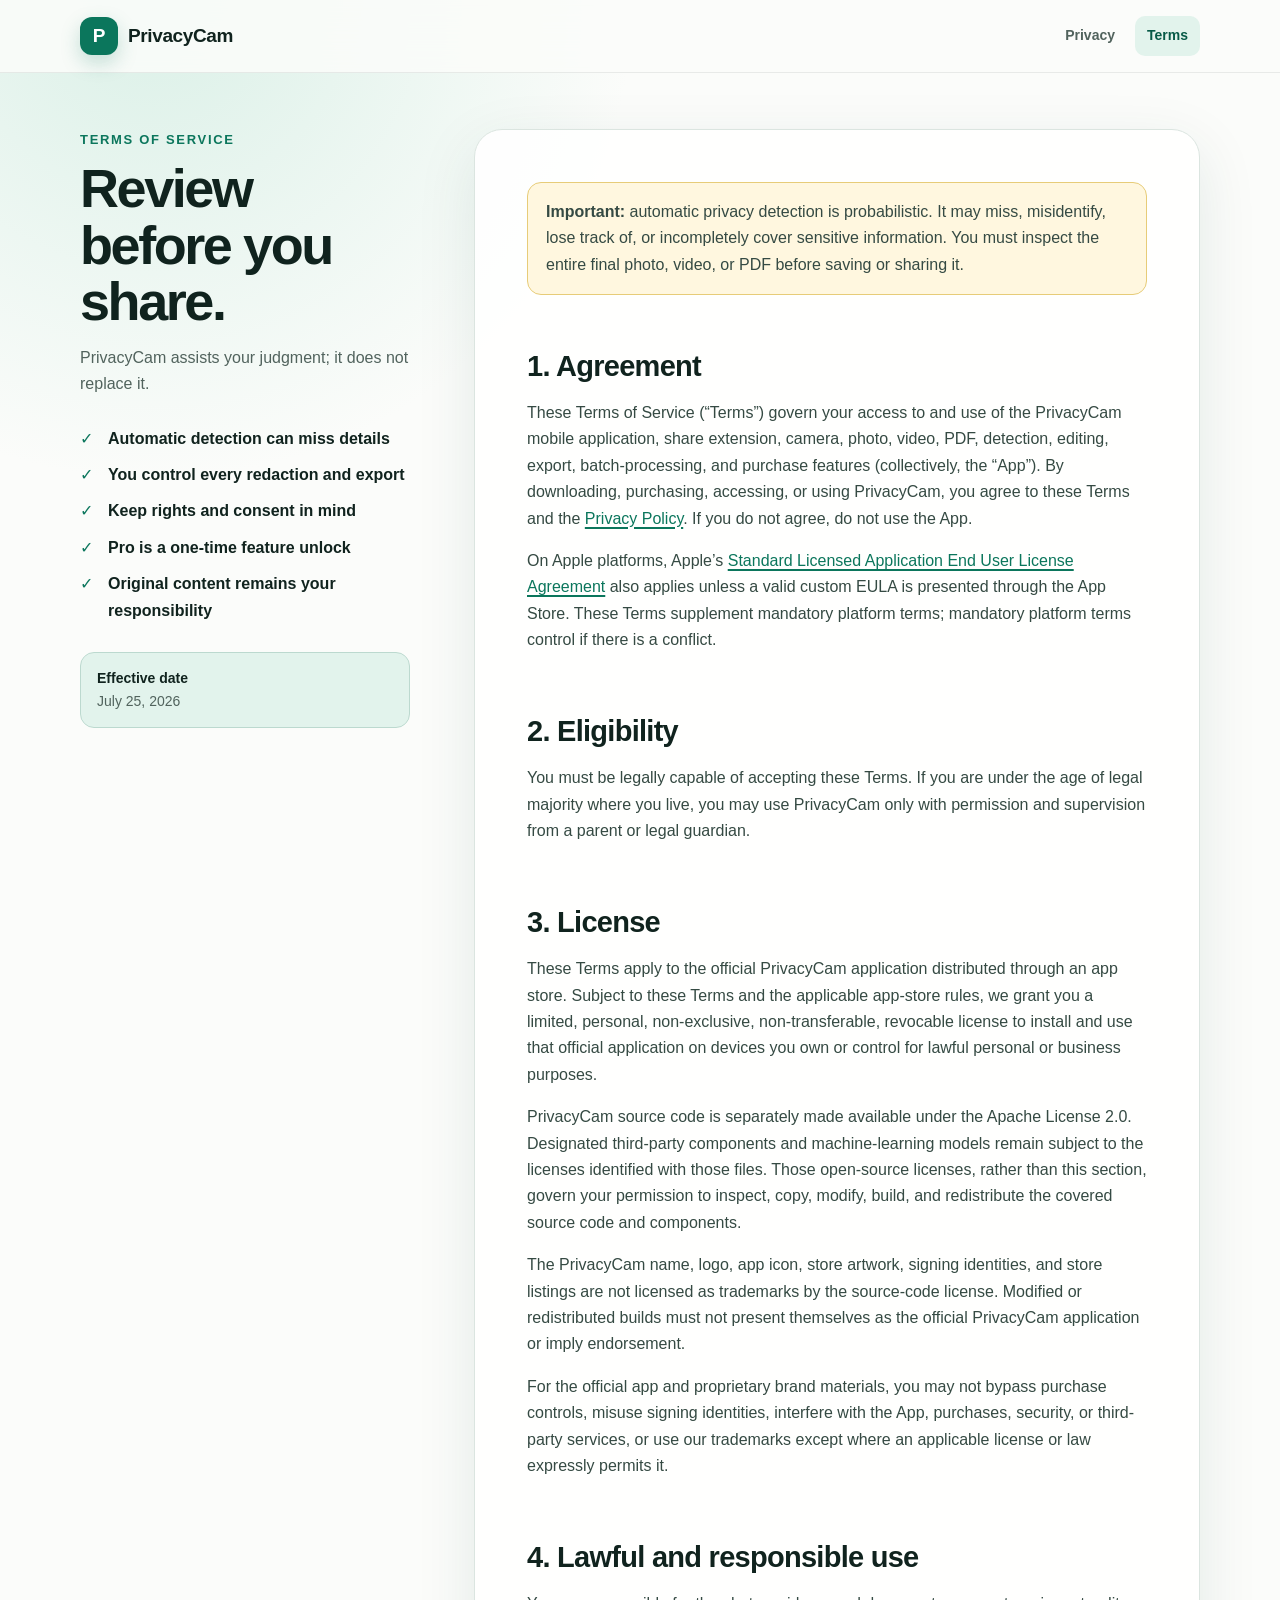
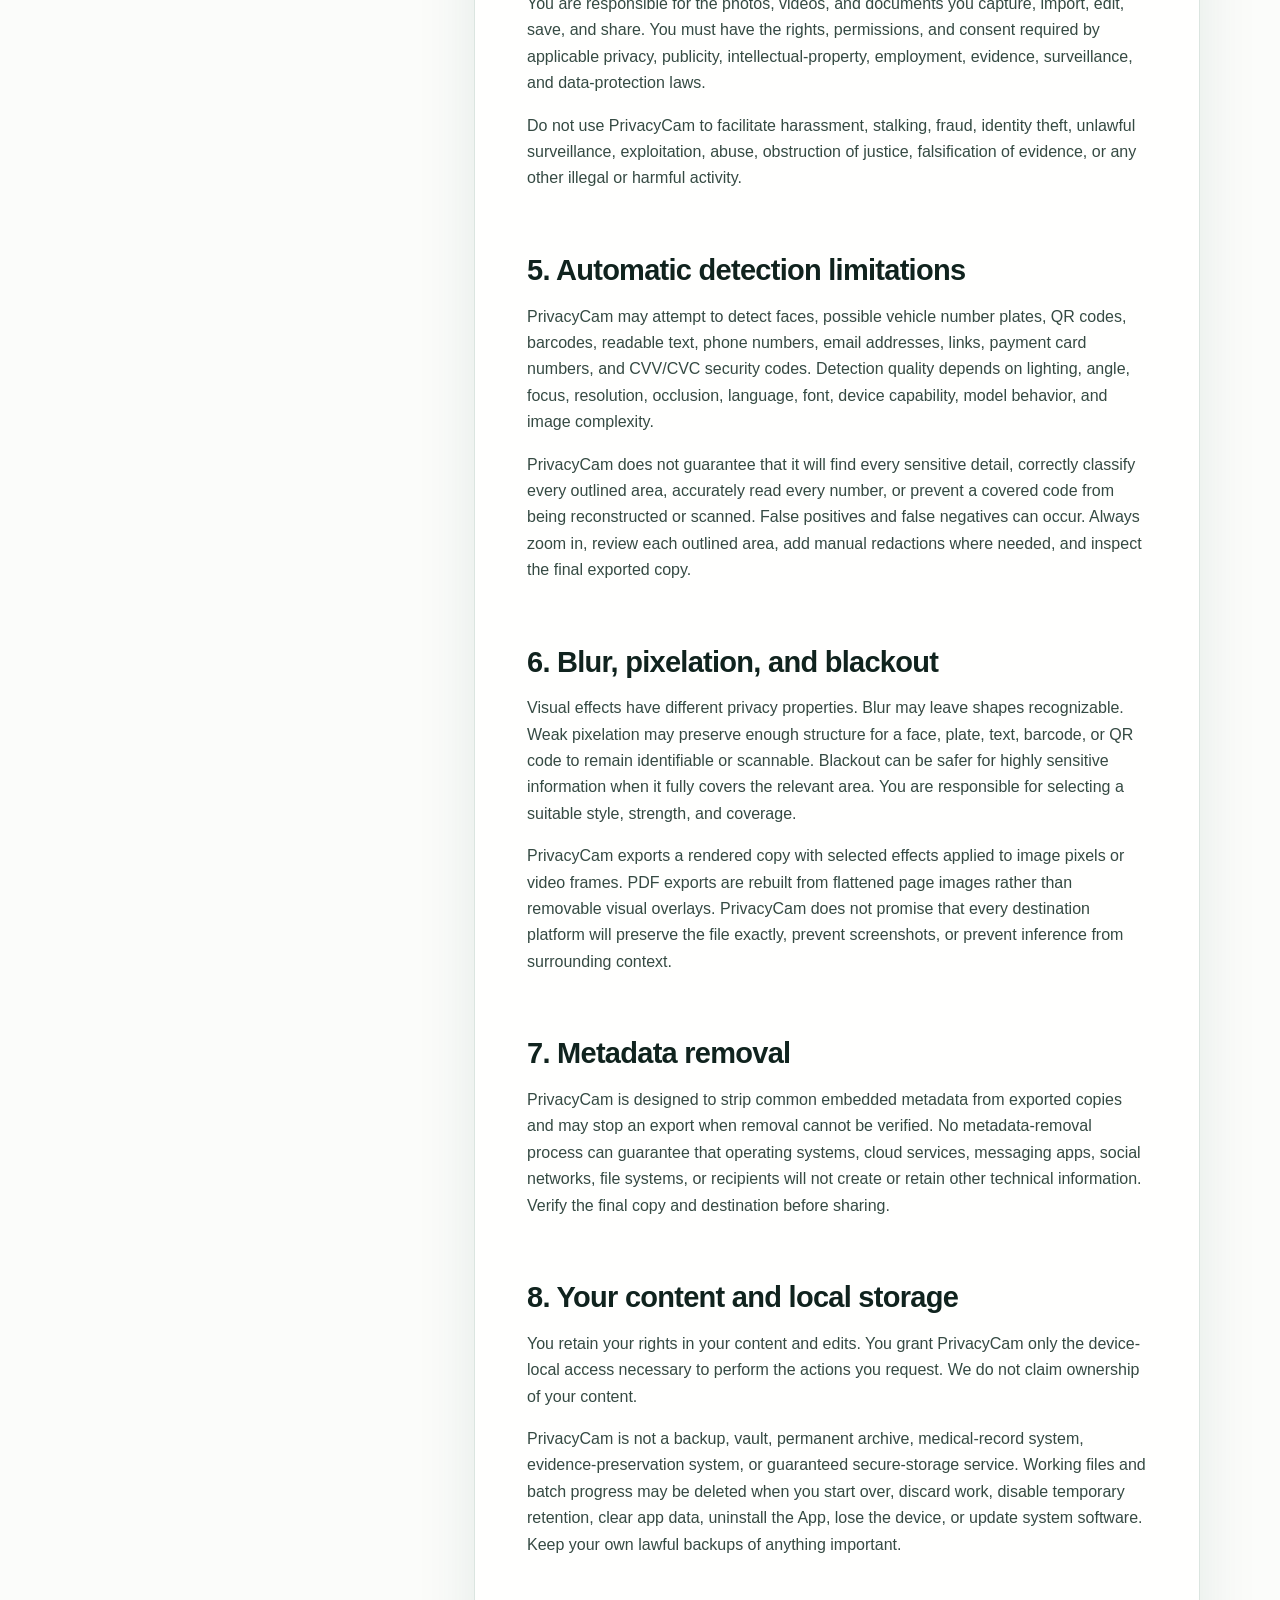
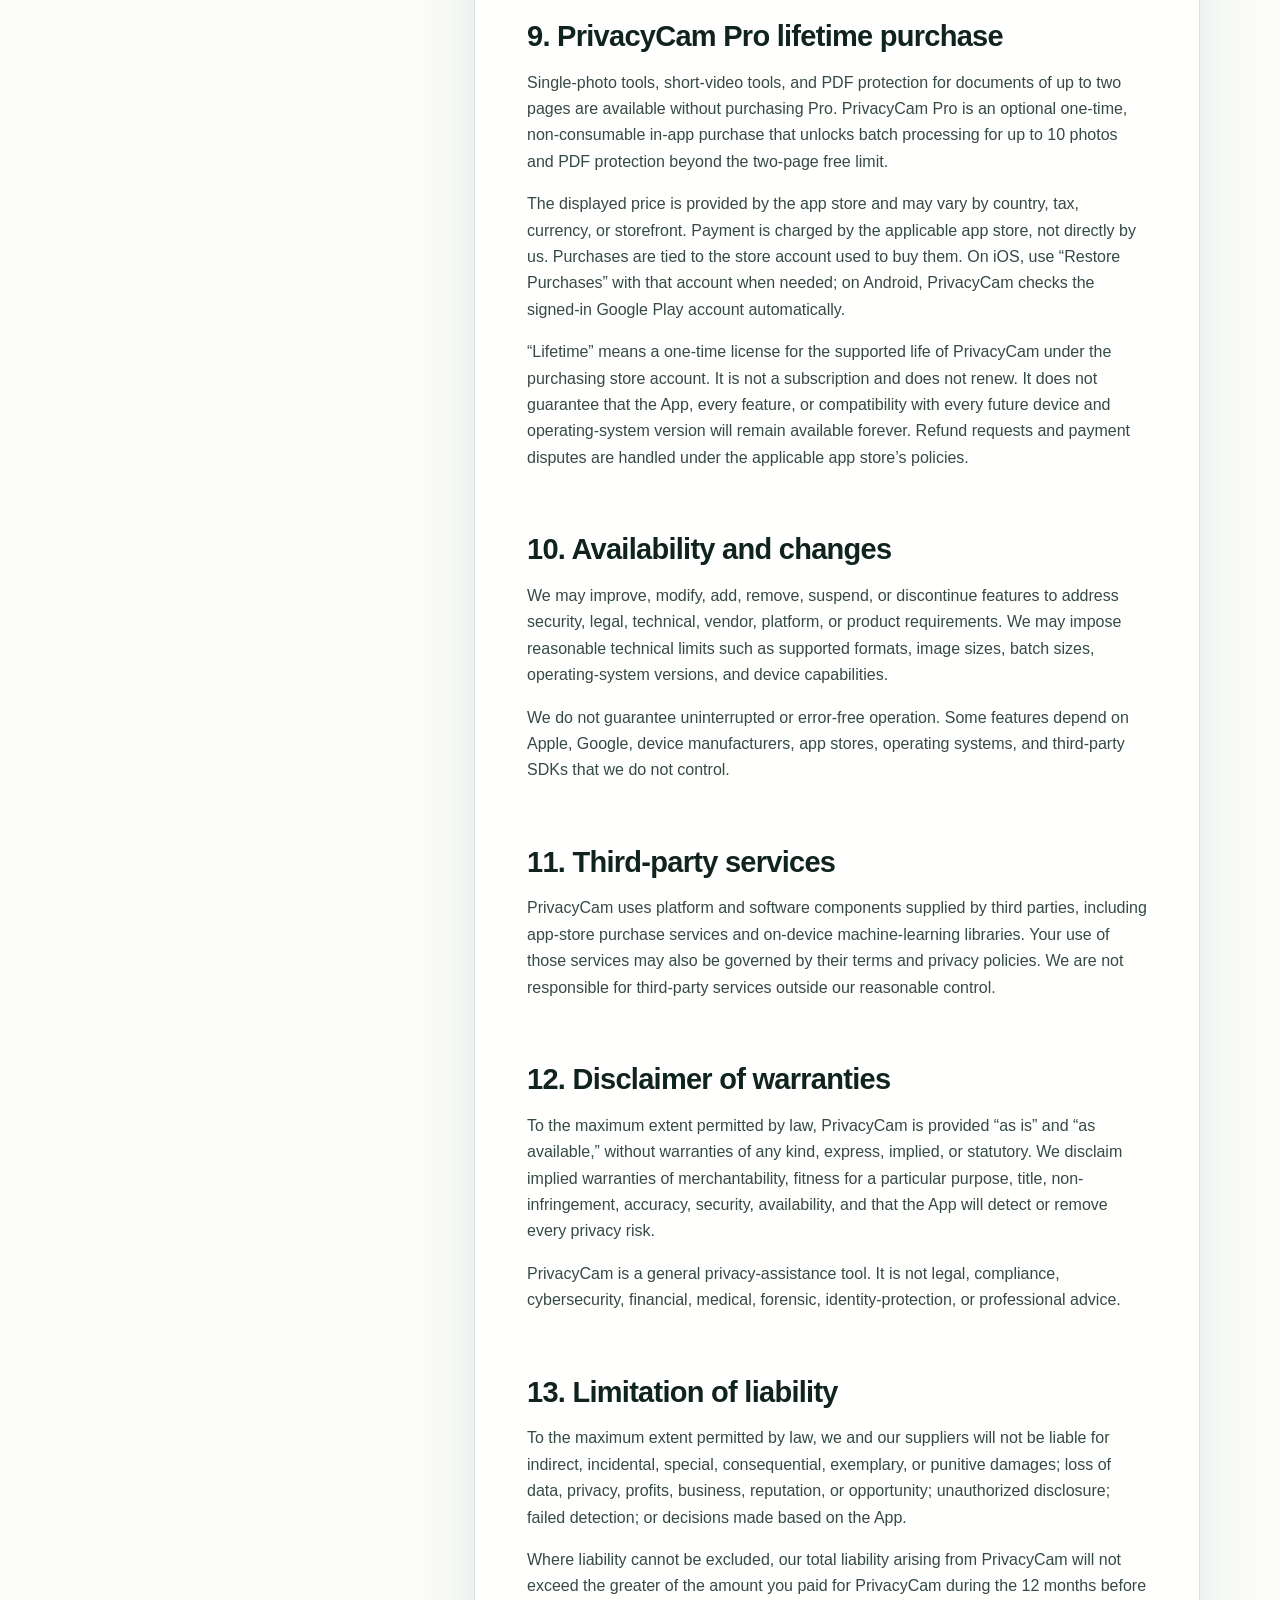
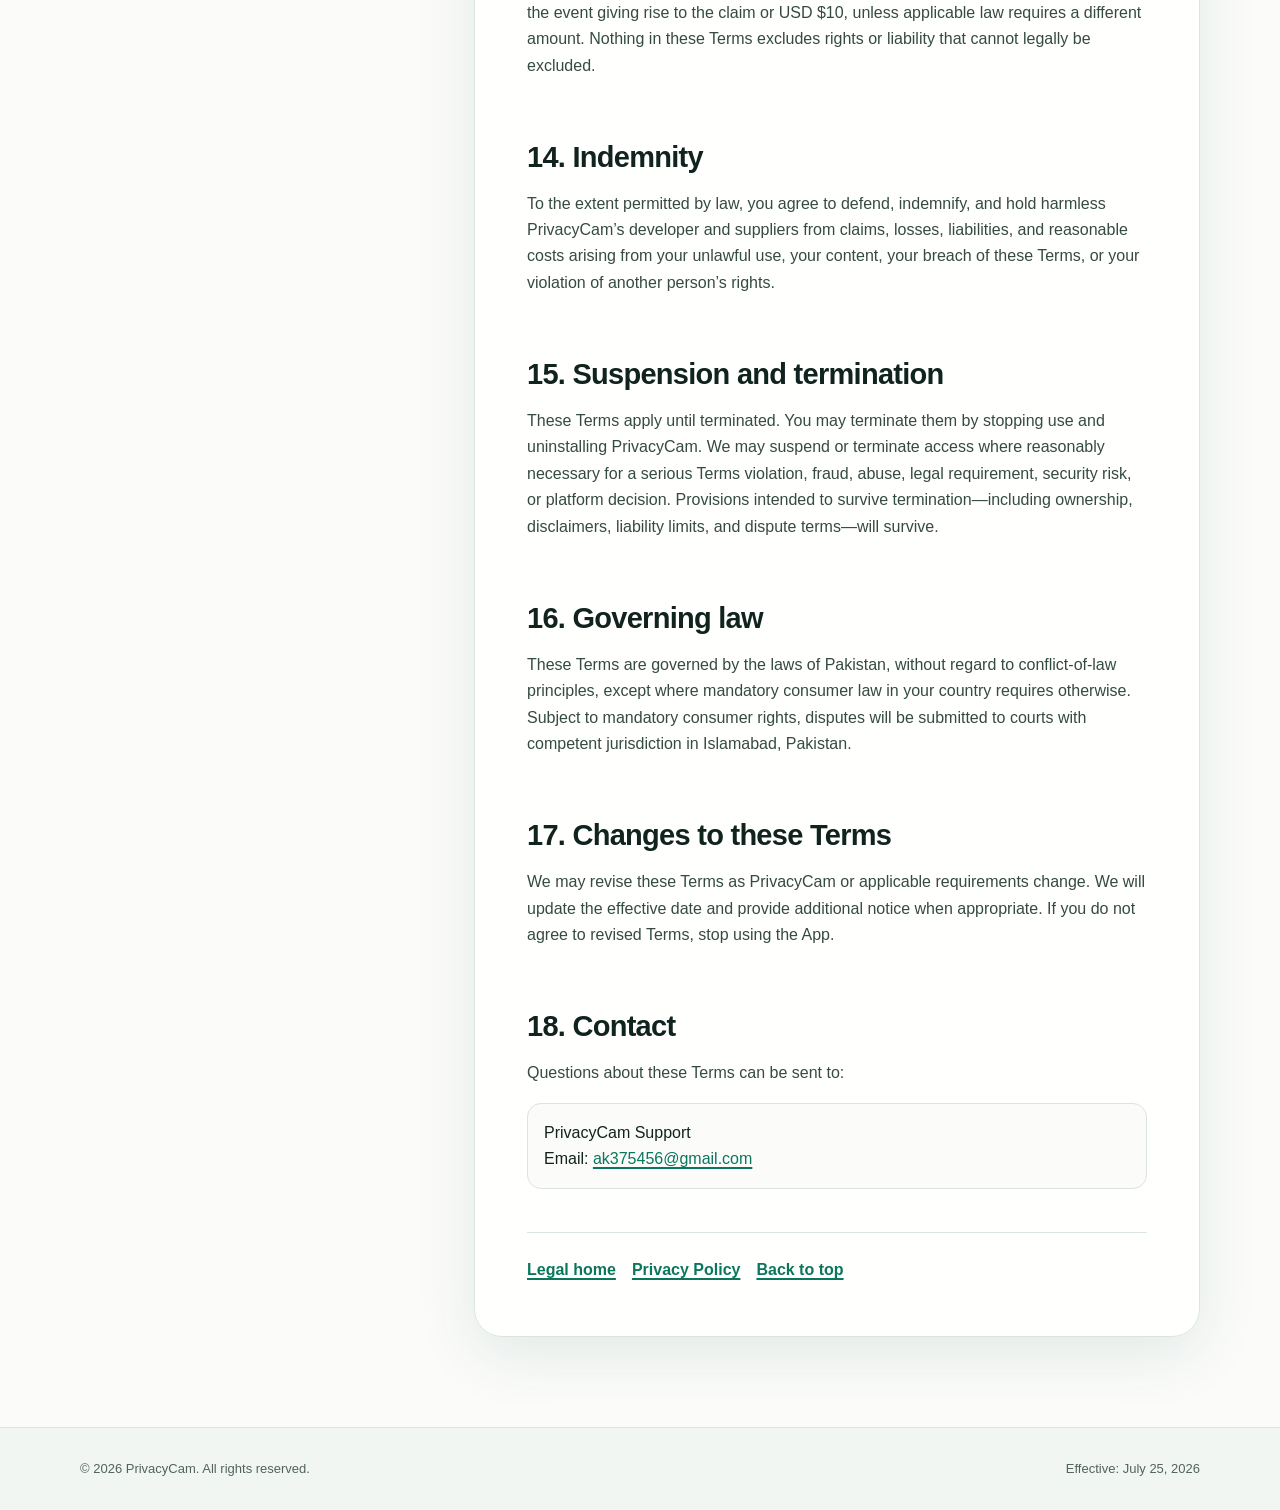
==== docs/terms.html @ 7813fcb2 "Initial open-source release" ====
<!doctype html>
<html lang="en">
  <head>
    <meta charset="utf-8">
    <meta name="viewport" content="width=device-width, initial-scale=1">
    <meta name="description" content="Terms of Service for the PrivacyCam mobile application.">
    <meta name="theme-color" content="#0b765c">
    <title>Terms of Service — PrivacyCam</title>
    <link rel="stylesheet" href="styles.css">
  </head>
  <body>
    <a class="skip-link" href="#main">Skip to content</a>
    <header class="site-header">
      <div class="shell header-inner">
        <a class="brand" href="index.html" aria-label="PrivacyCam legal home">
          <span class="brand-mark" aria-hidden="true">P</span>
          <span>PrivacyCam</span>
        </a>
        <nav aria-label="Legal pages">
          <a href="privacy.html">Privacy</a>
          <a class="active" href="terms.html" aria-current="page">Terms</a>
        </nav>
      </div>
    </header>

    <main id="main" class="legal-shell shell">
      <aside class="legal-summary">
        <p class="eyebrow">Terms of Service</p>
        <h1>Review before you share.</h1>
        <p>PrivacyCam assists your judgment; it does not replace it.</p>
        <ul class="check-list">
          <li>Automatic detection can miss details</li>
          <li>You control every redaction and export</li>
          <li>Keep rights and consent in mind</li>
          <li>Pro is a one-time feature unlock</li>
          <li>Original content remains your responsibility</li>
        </ul>
        <div class="date-box">
          <strong>Effective date</strong>
          <span>July 25, 2026</span>
        </div>
      </aside>

      <article class="legal-document">
        <p class="notice"><strong>Important:</strong> automatic privacy detection is probabilistic. It may miss, misidentify, lose track of, or incompletely cover sensitive information. You must inspect the entire final photo, video, or PDF before saving or sharing it.</p>

        <section id="agreement">
          <h2>1. Agreement</h2>
          <p>These Terms of Service (“Terms”) govern your access to and use of the PrivacyCam mobile application, share extension, camera, photo, video, PDF, detection, editing, export, batch-processing, and purchase features (collectively, the “App”). By downloading, purchasing, accessing, or using PrivacyCam, you agree to these Terms and the <a href="privacy.html">Privacy Policy</a>. If you do not agree, do not use the App.</p>
          <p>On Apple platforms, Apple’s <a href="https://www.apple.com/legal/internet-services/itunes/dev/stdeula/" rel="noopener noreferrer">Standard Licensed Application End User License Agreement</a> also applies unless a valid custom EULA is presented through the App Store. These Terms supplement mandatory platform terms; mandatory platform terms control if there is a conflict.</p>
        </section>

        <section id="eligibility">
          <h2>2. Eligibility</h2>
          <p>You must be legally capable of accepting these Terms. If you are under the age of legal majority where you live, you may use PrivacyCam only with permission and supervision from a parent or legal guardian.</p>
        </section>

        <section id="license">
          <h2>3. License</h2>
          <p>These Terms apply to the official PrivacyCam application distributed through an app store. Subject to these Terms and the applicable app-store rules, we grant you a limited, personal, non-exclusive, non-transferable, revocable license to install and use that official application on devices you own or control for lawful personal or business purposes.</p>
          <p>PrivacyCam source code is separately made available under the Apache License 2.0. Designated third-party components and machine-learning models remain subject to the licenses identified with those files. Those open-source licenses, rather than this section, govern your permission to inspect, copy, modify, build, and redistribute the covered source code and components.</p>
          <p>The PrivacyCam name, logo, app icon, store artwork, signing identities, and store listings are not licensed as trademarks by the source-code license. Modified or redistributed builds must not present themselves as the official PrivacyCam application or imply endorsement.</p>
          <p>For the official app and proprietary brand materials, you may not bypass purchase controls, misuse signing identities, interfere with the App, purchases, security, or third-party services, or use our trademarks except where an applicable license or law expressly permits it.</p>
        </section>

        <section id="use">
          <h2>4. Lawful and responsible use</h2>
          <p>You are responsible for the photos, videos, and documents you capture, import, edit, save, and share. You must have the rights, permissions, and consent required by applicable privacy, publicity, intellectual-property, employment, evidence, surveillance, and data-protection laws.</p>
          <p>Do not use PrivacyCam to facilitate harassment, stalking, fraud, identity theft, unlawful surveillance, exploitation, abuse, obstruction of justice, falsification of evidence, or any other illegal or harmful activity.</p>
        </section>

        <section id="detection">
          <h2>5. Automatic detection limitations</h2>
          <p>PrivacyCam may attempt to detect faces, possible vehicle number plates, QR codes, barcodes, readable text, phone numbers, email addresses, links, payment card numbers, and CVV/CVC security codes. Detection quality depends on lighting, angle, focus, resolution, occlusion, language, font, device capability, model behavior, and image complexity.</p>
          <p>PrivacyCam does not guarantee that it will find every sensitive detail, correctly classify every outlined area, accurately read every number, or prevent a covered code from being reconstructed or scanned. False positives and false negatives can occur. Always zoom in, review each outlined area, add manual redactions where needed, and inspect the final exported copy.</p>
        </section>

        <section id="effects">
          <h2>6. Blur, pixelation, and blackout</h2>
          <p>Visual effects have different privacy properties. Blur may leave shapes recognizable. Weak pixelation may preserve enough structure for a face, plate, text, barcode, or QR code to remain identifiable or scannable. Blackout can be safer for highly sensitive information when it fully covers the relevant area. You are responsible for selecting a suitable style, strength, and coverage.</p>
          <p>PrivacyCam exports a rendered copy with selected effects applied to image pixels or video frames. PDF exports are rebuilt from flattened page images rather than removable visual overlays. PrivacyCam does not promise that every destination platform will preserve the file exactly, prevent screenshots, or prevent inference from surrounding context.</p>
        </section>

        <section id="metadata">
          <h2>7. Metadata removal</h2>
          <p>PrivacyCam is designed to strip common embedded metadata from exported copies and may stop an export when removal cannot be verified. No metadata-removal process can guarantee that operating systems, cloud services, messaging apps, social networks, file systems, or recipients will not create or retain other technical information. Verify the final copy and destination before sharing.</p>
        </section>

        <section id="content-storage">
          <h2>8. Your content and local storage</h2>
          <p>You retain your rights in your content and edits. You grant PrivacyCam only the device-local access necessary to perform the actions you request. We do not claim ownership of your content.</p>
          <p>PrivacyCam is not a backup, vault, permanent archive, medical-record system, evidence-preservation system, or guaranteed secure-storage service. Working files and batch progress may be deleted when you start over, discard work, disable temporary retention, clear app data, uninstall the App, lose the device, or update system software. Keep your own lawful backups of anything important.</p>
        </section>

        <section id="pro">
          <h2>9. PrivacyCam Pro lifetime purchase</h2>
          <p>Single-photo tools, short-video tools, and PDF protection for documents of up to two pages are available without purchasing Pro. PrivacyCam Pro is an optional one-time, non-consumable in-app purchase that unlocks batch processing for up to 10 photos and PDF protection beyond the two-page free limit.</p>
          <p>The displayed price is provided by the app store and may vary by country, tax, currency, or storefront. Payment is charged by the applicable app store, not directly by us. Purchases are tied to the store account used to buy them. On iOS, use “Restore Purchases” with that account when needed; on Android, PrivacyCam checks the signed-in Google Play account automatically.</p>
          <p>“Lifetime” means a one-time license for the supported life of PrivacyCam under the purchasing store account. It is not a subscription and does not renew. It does not guarantee that the App, every feature, or compatibility with every future device and operating-system version will remain available forever. Refund requests and payment disputes are handled under the applicable app store’s policies.</p>
        </section>

        <section id="availability">
          <h2>10. Availability and changes</h2>
          <p>We may improve, modify, add, remove, suspend, or discontinue features to address security, legal, technical, vendor, platform, or product requirements. We may impose reasonable technical limits such as supported formats, image sizes, batch sizes, operating-system versions, and device capabilities.</p>
          <p>We do not guarantee uninterrupted or error-free operation. Some features depend on Apple, Google, device manufacturers, app stores, operating systems, and third-party SDKs that we do not control.</p>
        </section>

        <section id="third-parties">
          <h2>11. Third-party services</h2>
          <p>PrivacyCam uses platform and software components supplied by third parties, including app-store purchase services and on-device machine-learning libraries. Your use of those services may also be governed by their terms and privacy policies. We are not responsible for third-party services outside our reasonable control.</p>
        </section>

        <section id="disclaimer">
          <h2>12. Disclaimer of warranties</h2>
          <p>To the maximum extent permitted by law, PrivacyCam is provided “as is” and “as available,” without warranties of any kind, express, implied, or statutory. We disclaim implied warranties of merchantability, fitness for a particular purpose, title, non-infringement, accuracy, security, availability, and that the App will detect or remove every privacy risk.</p>
          <p>PrivacyCam is a general privacy-assistance tool. It is not legal, compliance, cybersecurity, financial, medical, forensic, identity-protection, or professional advice.</p>
        </section>

        <section id="liability">
          <h2>13. Limitation of liability</h2>
          <p>To the maximum extent permitted by law, we and our suppliers will not be liable for indirect, incidental, special, consequential, exemplary, or punitive damages; loss of data, privacy, profits, business, reputation, or opportunity; unauthorized disclosure; failed detection; or decisions made based on the App.</p>
          <p>Where liability cannot be excluded, our total liability arising from PrivacyCam will not exceed the greater of the amount you paid for PrivacyCam during the 12 months before the event giving rise to the claim or USD $10, unless applicable law requires a different amount. Nothing in these Terms excludes rights or liability that cannot legally be excluded.</p>
        </section>

        <section id="indemnity">
          <h2>14. Indemnity</h2>
          <p>To the extent permitted by law, you agree to defend, indemnify, and hold harmless PrivacyCam’s developer and suppliers from claims, losses, liabilities, and reasonable costs arising from your unlawful use, your content, your breach of these Terms, or your violation of another person’s rights.</p>
        </section>

        <section id="termination">
          <h2>15. Suspension and termination</h2>
          <p>These Terms apply until terminated. You may terminate them by stopping use and uninstalling PrivacyCam. We may suspend or terminate access where reasonably necessary for a serious Terms violation, fraud, abuse, legal requirement, security risk, or platform decision. Provisions intended to survive termination—including ownership, disclaimers, liability limits, and dispute terms—will survive.</p>
        </section>

        <section id="law">
          <h2>16. Governing law</h2>
          <p>These Terms are governed by the laws of Pakistan, without regard to conflict-of-law principles, except where mandatory consumer law in your country requires otherwise. Subject to mandatory consumer rights, disputes will be submitted to courts with competent jurisdiction in Islamabad, Pakistan.</p>
        </section>

        <section id="changes">
          <h2>17. Changes to these Terms</h2>
          <p>We may revise these Terms as PrivacyCam or applicable requirements change. We will update the effective date and provide additional notice when appropriate. If you do not agree to revised Terms, stop using the App.</p>
        </section>

        <section id="contact">
          <h2>18. Contact</h2>
          <p>Questions about these Terms can be sent to:</p>
          <address>
            PrivacyCam Support<br>
            Email: <a href="mailto:ak375456@gmail.com">ak375456@gmail.com</a>
          </address>
        </section>

        <div class="document-footer-links">
          <a href="index.html">Legal home</a>
          <a href="privacy.html">Privacy Policy</a>
          <a href="#main">Back to top</a>
        </div>
      </article>
    </main>

    <footer class="site-footer">
      <div class="shell footer-inner">
        <p>© 2026 PrivacyCam. All rights reserved.</p>
          <p>Effective: July 25, 2026</p>
      </div>
    </footer>
  </body>
</html>
---- docs/styles.css ----
:root {
  --ink: #10231e;
  --muted: #51635d;
  --forest: #0b765c;
  --forest-dark: #075a47;
  --mint: #e2f3ec;
  --mint-strong: #c7e9dc;
  --paper: #fbfcfa;
  --line: #dbe5e0;
  --white: #ffffff;
  --warning: #fff7df;
  --warning-line: #e7cc78;
  --shadow: 0 18px 60px rgba(24, 67, 54, 0.10);
  color-scheme: light;
  font-family: Inter, ui-sans-serif, -apple-system, BlinkMacSystemFont, "Segoe UI", sans-serif;
  font-synthesis: none;
}

* {
  box-sizing: border-box;
}

html {
  scroll-behavior: smooth;
}

body {
  margin: 0;
  color: var(--ink);
  background:
    radial-gradient(circle at 12% 0%, rgba(199, 233, 220, 0.62), transparent 30rem),
    var(--paper);
  font-size: 16px;
  line-height: 1.65;
}

a {
  color: var(--forest);
  text-decoration-thickness: 1.5px;
  text-underline-offset: 3px;
}

a:hover {
  color: var(--forest-dark);
}

a:focus-visible,
button:focus-visible {
  outline: 3px solid #f0b735;
  outline-offset: 3px;
  border-radius: 6px;
}

.skip-link {
  position: fixed;
  top: 8px;
  left: 8px;
  z-index: 10;
  padding: 10px 14px;
  color: var(--white);
  background: var(--forest-dark);
  transform: translateY(-150%);
}

.skip-link:focus {
  transform: translateY(0);
}

.shell {
  width: min(1120px, calc(100% - 40px));
  margin-inline: auto;
}

.site-header {
  position: sticky;
  top: 0;
  z-index: 5;
  border-bottom: 1px solid rgba(16, 35, 30, 0.08);
  background: rgba(251, 252, 250, 0.88);
  backdrop-filter: blur(18px);
}

.header-inner {
  min-height: 72px;
  display: flex;
  align-items: center;
  justify-content: space-between;
  gap: 22px;
}

.brand {
  display: inline-flex;
  align-items: center;
  gap: 10px;
  color: var(--ink);
  font-size: 19px;
  font-weight: 850;
  text-decoration: none;
  letter-spacing: -0.02em;
}

.brand-mark {
  width: 38px;
  height: 38px;
  display: grid;
  place-items: center;
  border-radius: 12px;
  color: var(--white);
  background: var(--forest);
  box-shadow: 0 8px 20px rgba(11, 118, 92, 0.22);
}

nav {
  display: flex;
  align-items: center;
  gap: 8px;
}

nav a {
  padding: 8px 12px;
  border-radius: 10px;
  color: var(--muted);
  font-size: 14px;
  font-weight: 750;
  text-decoration: none;
}

nav a:hover,
nav a.active {
  color: var(--forest-dark);
  background: var(--mint);
}

.hero {
  padding-block: clamp(72px, 11vw, 140px) 64px;
  text-align: center;
}

.eyebrow,
.card-kicker {
  margin: 0 0 10px;
  color: var(--forest);
  font-size: 13px;
  font-weight: 850;
  letter-spacing: 0.13em;
  text-transform: uppercase;
}

.hero h1,
.legal-summary h1 {
  margin: 0;
  letter-spacing: -0.045em;
  line-height: 1.04;
}

.hero h1 {
  max-width: 820px;
  margin-inline: auto;
  font-size: clamp(42px, 7vw, 76px);
}

.hero-copy {
  max-width: 760px;
  margin: 24px auto 0;
  color: var(--muted);
  font-size: clamp(17px, 2.2vw, 21px);
}

.trust-row {
  display: flex;
  flex-wrap: wrap;
  justify-content: center;
  gap: 10px;
  margin-top: 28px;
}

.trust-row span {
  padding: 8px 13px;
  border: 1px solid #b7d9cd;
  border-radius: 999px;
  color: #27594b;
  background: rgba(255, 255, 255, 0.72);
  font-size: 13px;
  font-weight: 750;
}

.card-grid {
  display: grid;
  grid-template-columns: repeat(2, minmax(0, 1fr));
  gap: 22px;
  padding-bottom: 24px;
}

.document-card,
.support-panel,
.legal-document {
  border: 1px solid var(--line);
  background: rgba(255, 255, 255, 0.91);
  box-shadow: var(--shadow);
}

.document-card {
  padding: clamp(24px, 5vw, 42px);
  border-radius: 28px;
}

.document-card h2,
.support-panel h2 {
  margin: 0;
  font-size: clamp(25px, 3vw, 34px);
  letter-spacing: -0.035em;
}

.document-card p:not(.card-kicker),
.support-panel p:not(.card-kicker) {
  color: var(--muted);
}

.card-icon {
  width: 50px;
  height: 50px;
  display: grid;
  place-items: center;
  margin-bottom: 24px;
  border-radius: 16px;
  color: var(--forest-dark);
  background: var(--mint-strong);
  font-size: 23px;
  font-weight: 900;
}

.button {
  display: inline-flex;
  min-height: 48px;
  align-items: center;
  justify-content: center;
  margin-top: 10px;
  padding: 11px 18px;
  border: 1px solid var(--forest);
  border-radius: 14px;
  color: var(--white);
  background: var(--forest);
  font-weight: 800;
  text-decoration: none;
}

.button:hover {
  color: var(--white);
  background: var(--forest-dark);
}

.button-secondary {
  color: var(--forest-dark);
  background: var(--mint);
}

.button-secondary:hover {
  color: var(--forest-dark);
  background: var(--mint-strong);
}

.support-panel {
  display: flex;
  align-items: center;
  justify-content: space-between;
  gap: 28px;
  margin-block: 24px 90px;
  padding: clamp(24px, 5vw, 42px);
  border-radius: 28px;
}

.support-panel p {
  max-width: 760px;
  margin-bottom: 0;
}

.support-panel .button {
  flex: 0 0 auto;
  margin: 0;
}

.legal-shell {
  display: grid;
  grid-template-columns: minmax(240px, 330px) minmax(0, 1fr);
  gap: clamp(28px, 5vw, 64px);
  align-items: start;
  padding-block: 56px 90px;
}

.legal-summary {
  position: sticky;
  top: 112px;
}

.legal-summary h1 {
  font-size: clamp(36px, 5vw, 54px);
}

.legal-summary > p:not(.eyebrow) {
  color: var(--muted);
}

.check-list {
  display: grid;
  gap: 10px;
  margin: 28px 0;
  padding: 0;
  list-style: none;
}

.check-list li {
  position: relative;
  padding-left: 28px;
  font-weight: 700;
}

.check-list li::before {
  content: "✓";
  position: absolute;
  left: 0;
  color: var(--forest);
  font-weight: 900;
}

.date-box {
  display: flex;
  flex-direction: column;
  padding: 14px 16px;
  border: 1px solid #bcd9cf;
  border-radius: 14px;
  color: var(--muted);
  background: var(--mint);
  font-size: 14px;
}

.date-box strong {
  color: var(--ink);
}

.legal-document {
  min-width: 0;
  padding: clamp(24px, 5vw, 52px);
  border-radius: 28px;
}

.legal-document section {
  padding-block: 8px 15px;
  scroll-margin-top: 100px;
}

.legal-document h2 {
  margin: 22px 0 8px;
  font-size: clamp(22px, 2.8vw, 29px);
  letter-spacing: -0.025em;
  line-height: 1.2;
}

.legal-document p,
.legal-document li {
  color: #354a43;
}

.legal-document li + li {
  margin-top: 7px;
}

.notice {
  margin: 0 0 24px;
  padding: 16px 18px;
  border: 1px solid var(--warning-line);
  border-radius: 14px;
  background: var(--warning);
}

address {
  padding: 16px;
  border: 1px solid var(--line);
  border-radius: 14px;
  background: var(--paper);
  font-style: normal;
}

.document-footer-links {
  display: flex;
  flex-wrap: wrap;
  gap: 16px;
  margin-top: 28px;
  padding-top: 24px;
  border-top: 1px solid var(--line);
  font-weight: 750;
}

.site-footer {
  border-top: 1px solid var(--line);
  color: var(--muted);
  background: #f2f6f3;
  font-size: 13px;
}

.footer-inner {
  min-height: 82px;
  display: flex;
  align-items: center;
  justify-content: space-between;
  gap: 20px;
}

@media (max-width: 820px) {
  .card-grid,
  .legal-shell {
    grid-template-columns: 1fr;
  }

  .legal-summary {
    position: static;
  }

  .support-panel {
    align-items: flex-start;
    flex-direction: column;
  }
}

@media (max-width: 560px) {
  .shell {
    width: min(100% - 28px, 1120px);
  }

  .header-inner {
    min-height: 64px;
  }

  .brand {
    font-size: 17px;
  }

  .brand-mark {
    width: 34px;
    height: 34px;
  }

  nav a {
    padding: 7px 8px;
  }

  .hero {
    padding-top: 60px;
  }

  .footer-inner {
    align-items: flex-start;
    flex-direction: column;
    justify-content: center;
    padding-block: 20px;
  }

  .footer-inner p {
    margin: 0;
  }
}

@media print {
  .site-header,
  .site-footer,
  .skip-link,
  .document-footer-links {
    display: none;
  }

  body {
    background: var(--white);
    font-size: 11pt;
  }

  .legal-shell {
    display: block;
    width: 100%;
    padding: 0;
  }

  .legal-summary {
    margin-bottom: 24px;
  }

  .legal-document {
    padding: 0;
    border: 0;
    box-shadow: none;
  }
}
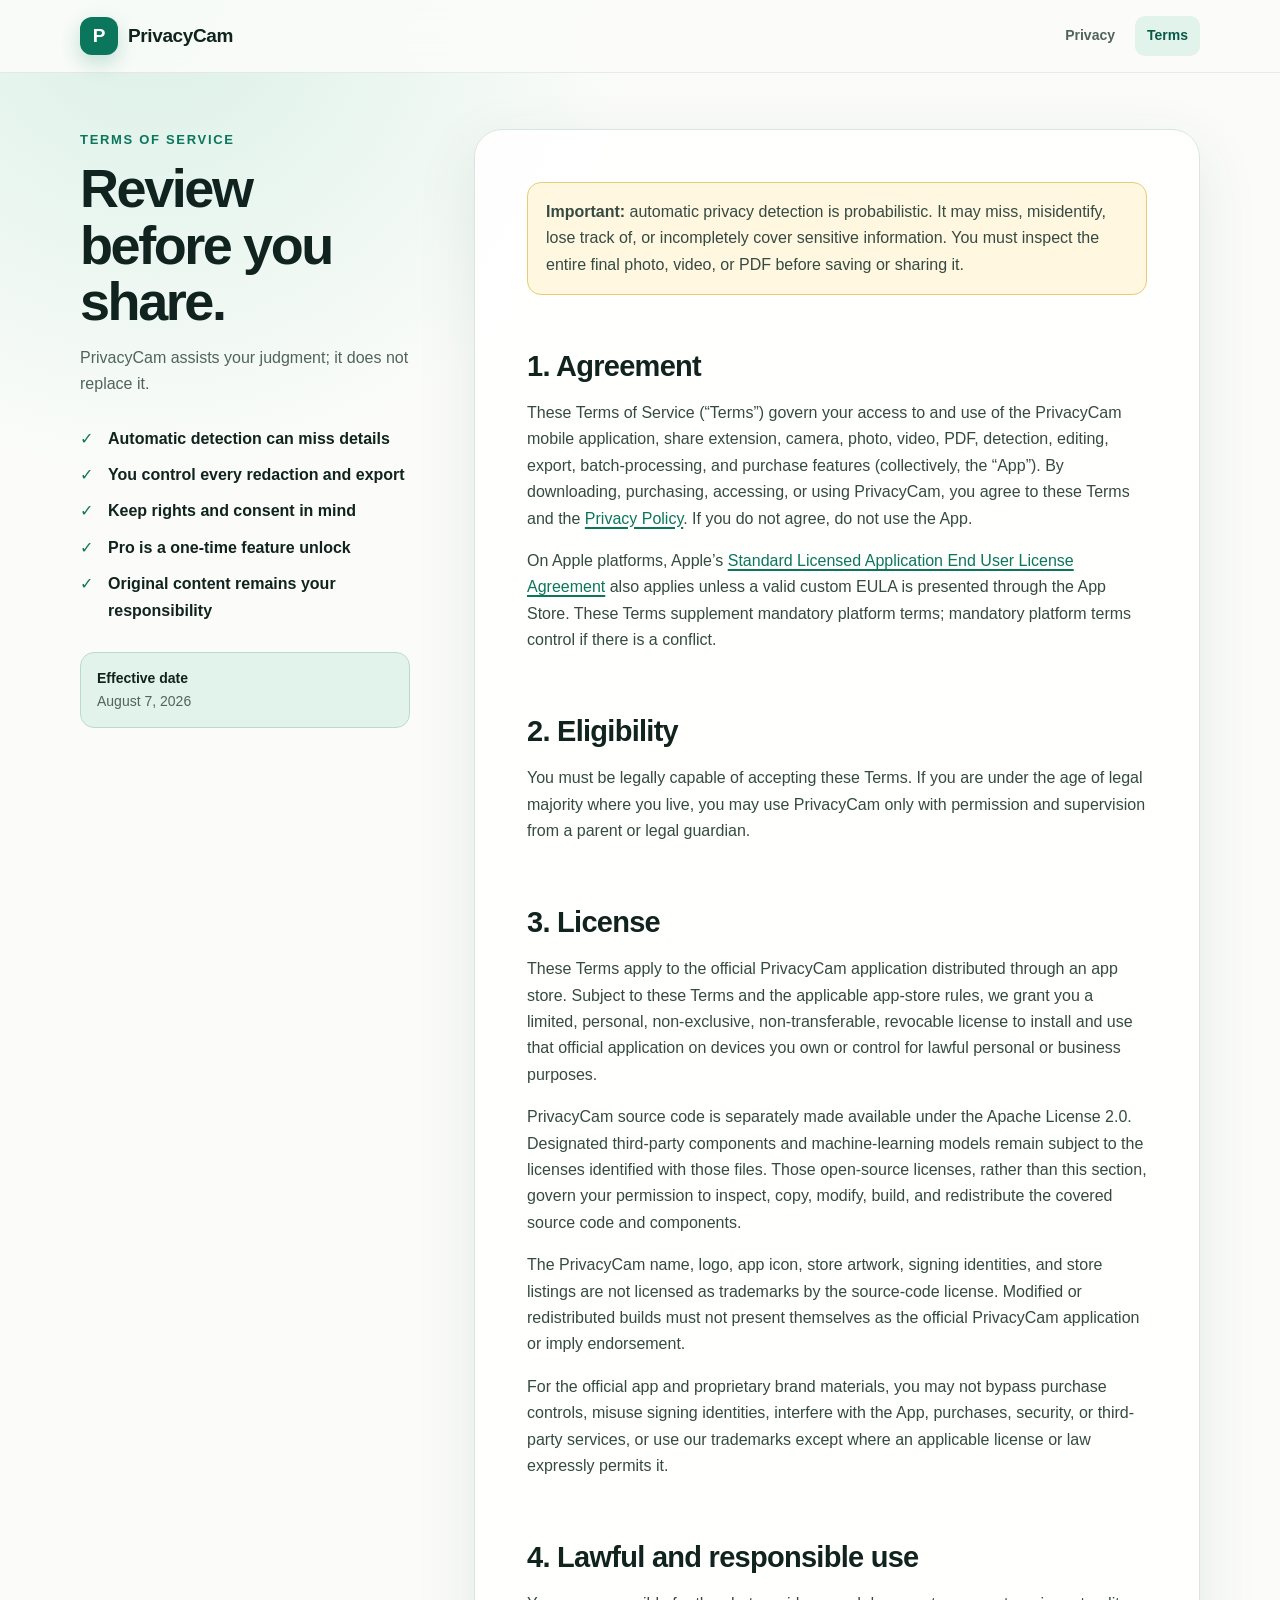
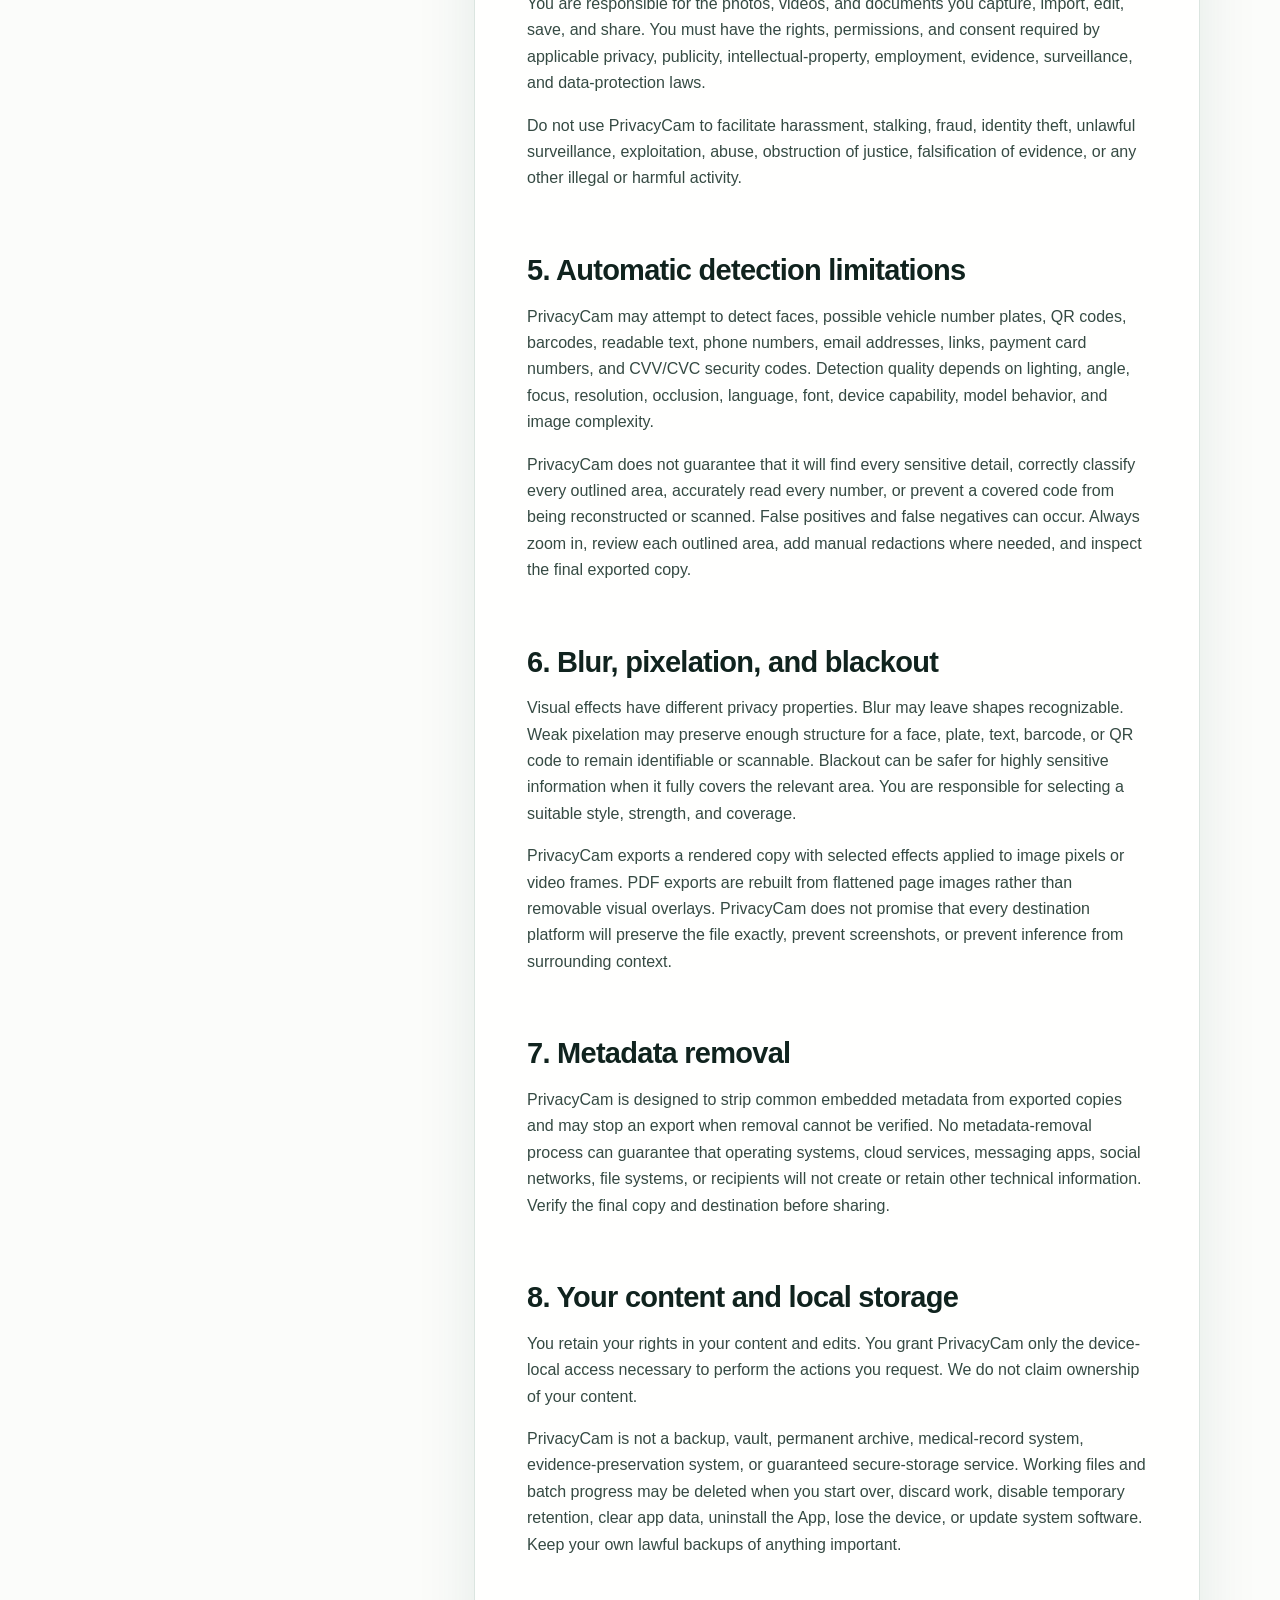
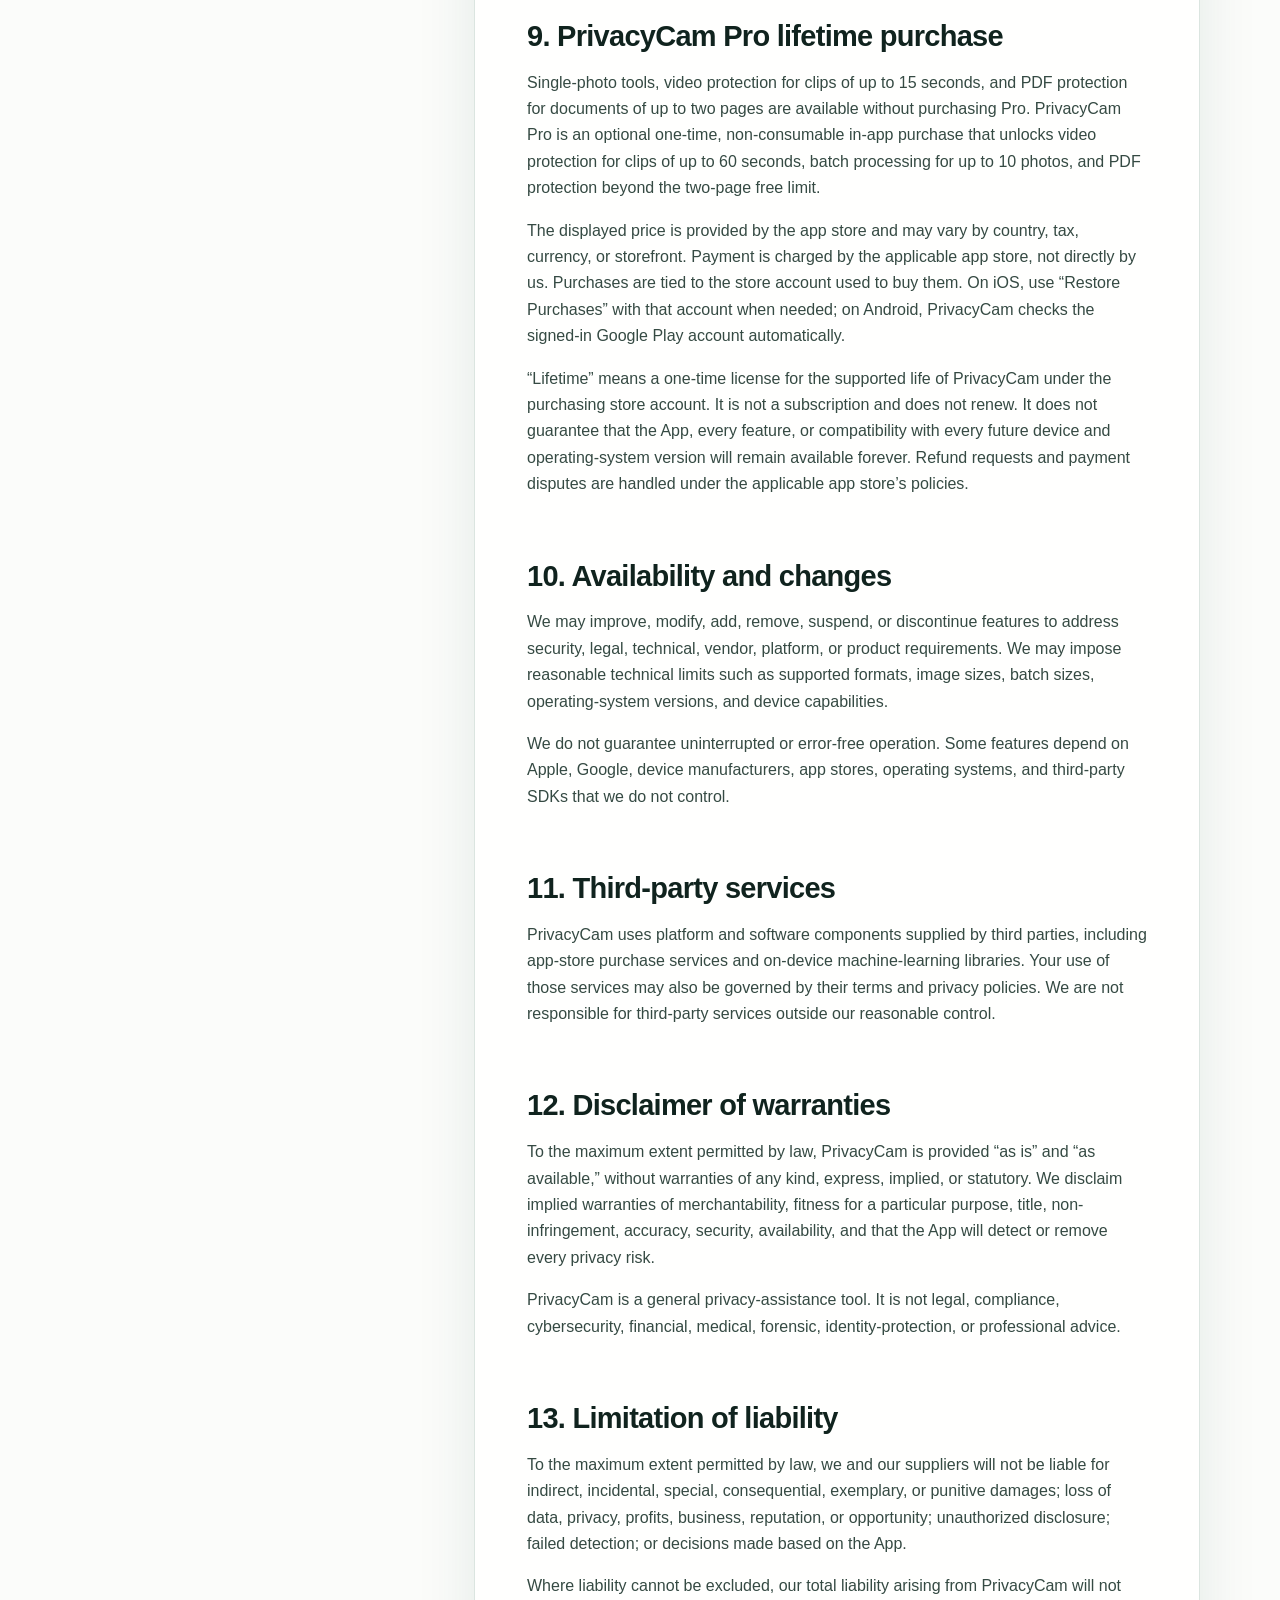
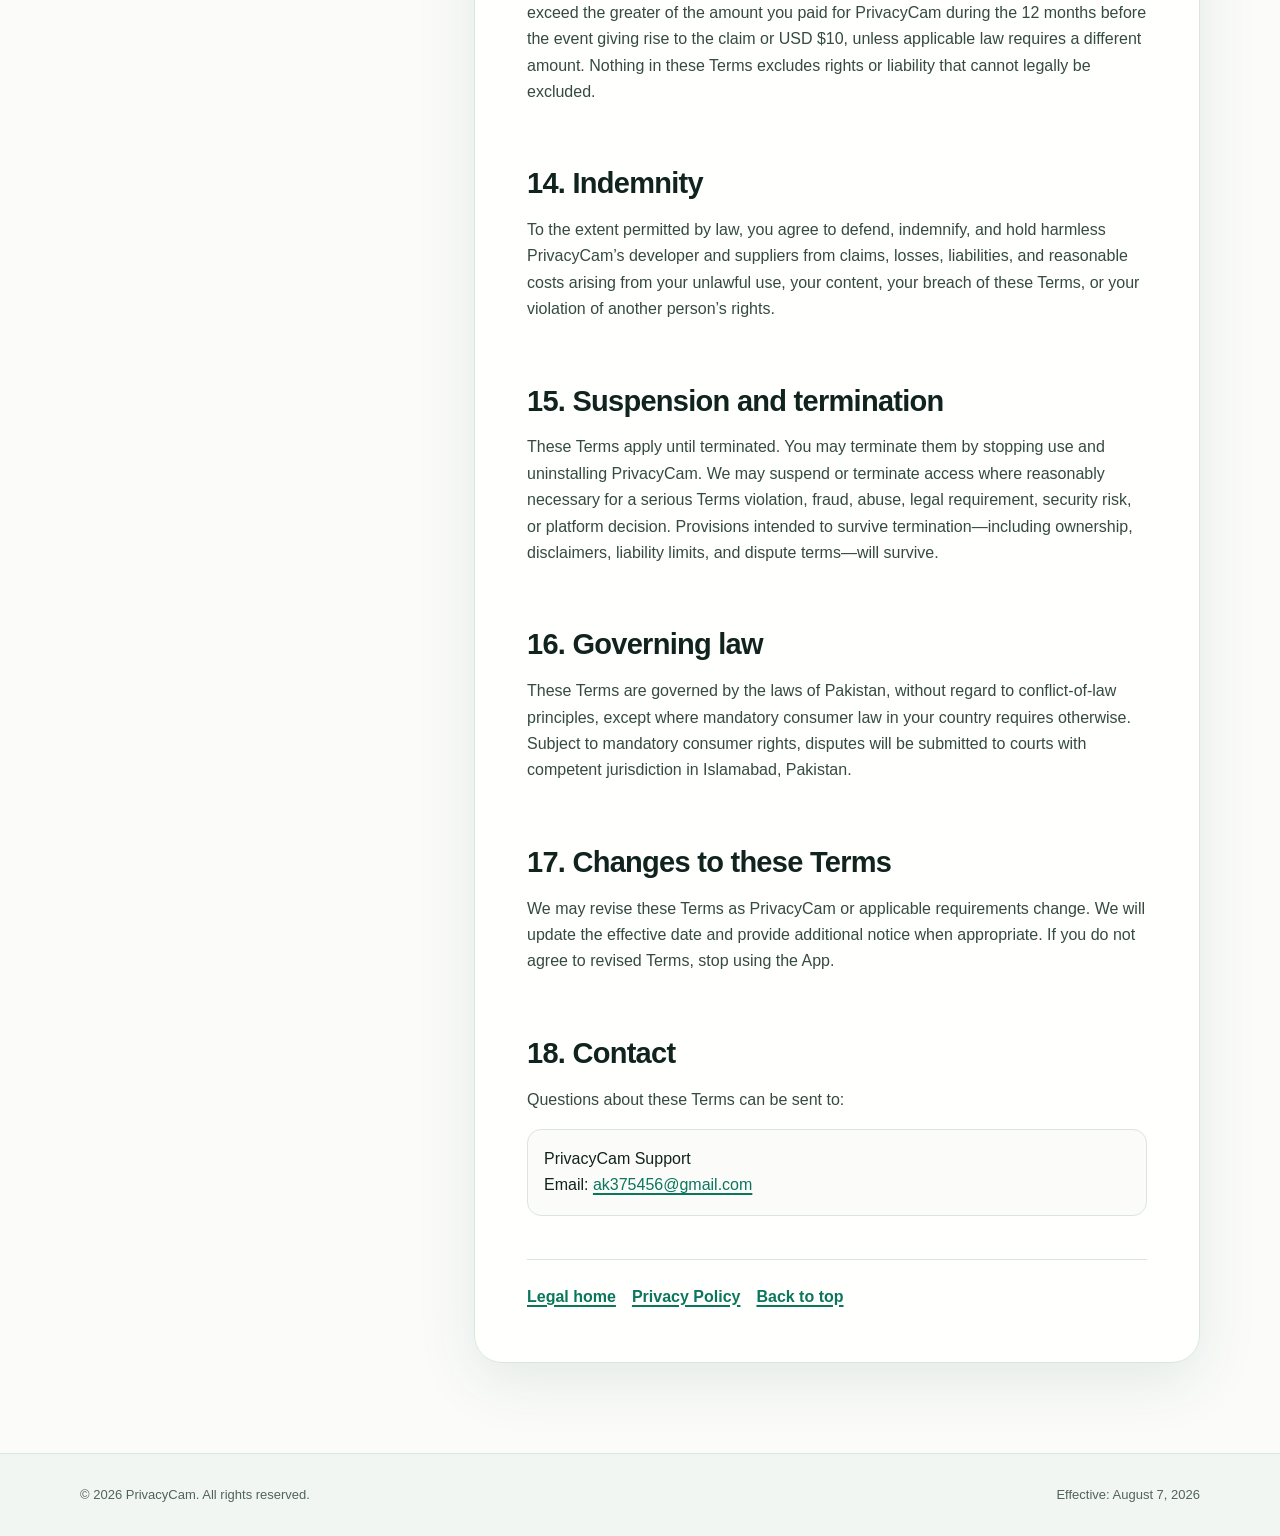
==== commit 19caf8fb: "Gate longer video processing behind Pro" ====
--- a/docs/terms.html
+++ b/docs/terms.html
@@ -37,7 +37,7 @@
         </ul>
         <div class="date-box">
           <strong>Effective date</strong>
-          <span>July 25, 2026</span>
+          <span>August 7, 2026</span>
         </div>
       </aside>
 
@@ -94,7 +94,7 @@
 
         <section id="pro">
           <h2>9. PrivacyCam Pro lifetime purchase</h2>
-          <p>Single-photo tools, short-video tools, and PDF protection for documents of up to two pages are available without purchasing Pro. PrivacyCam Pro is an optional one-time, non-consumable in-app purchase that unlocks batch processing for up to 10 photos and PDF protection beyond the two-page free limit.</p>
+          <p>Single-photo tools, video protection for clips of up to 15 seconds, and PDF protection for documents of up to two pages are available without purchasing Pro. PrivacyCam Pro is an optional one-time, non-consumable in-app purchase that unlocks video protection for clips of up to 60 seconds, batch processing for up to 10 photos, and PDF protection beyond the two-page free limit.</p>
           <p>The displayed price is provided by the app store and may vary by country, tax, currency, or storefront. Payment is charged by the applicable app store, not directly by us. Purchases are tied to the store account used to buy them. On iOS, use “Restore Purchases” with that account when needed; on Android, PrivacyCam checks the signed-in Google Play account automatically.</p>
           <p>“Lifetime” means a one-time license for the supported life of PrivacyCam under the purchasing store account. It is not a subscription and does not renew. It does not guarantee that the App, every feature, or compatibility with every future device and operating-system version will remain available forever. Refund requests and payment disputes are handled under the applicable app store’s policies.</p>
         </section>
@@ -162,7 +162,7 @@
     <footer class="site-footer">
       <div class="shell footer-inner">
         <p>© 2026 PrivacyCam. All rights reserved.</p>
-          <p>Effective: July 25, 2026</p>
+          <p>Effective: August 7, 2026</p>
       </div>
     </footer>
   </body>
